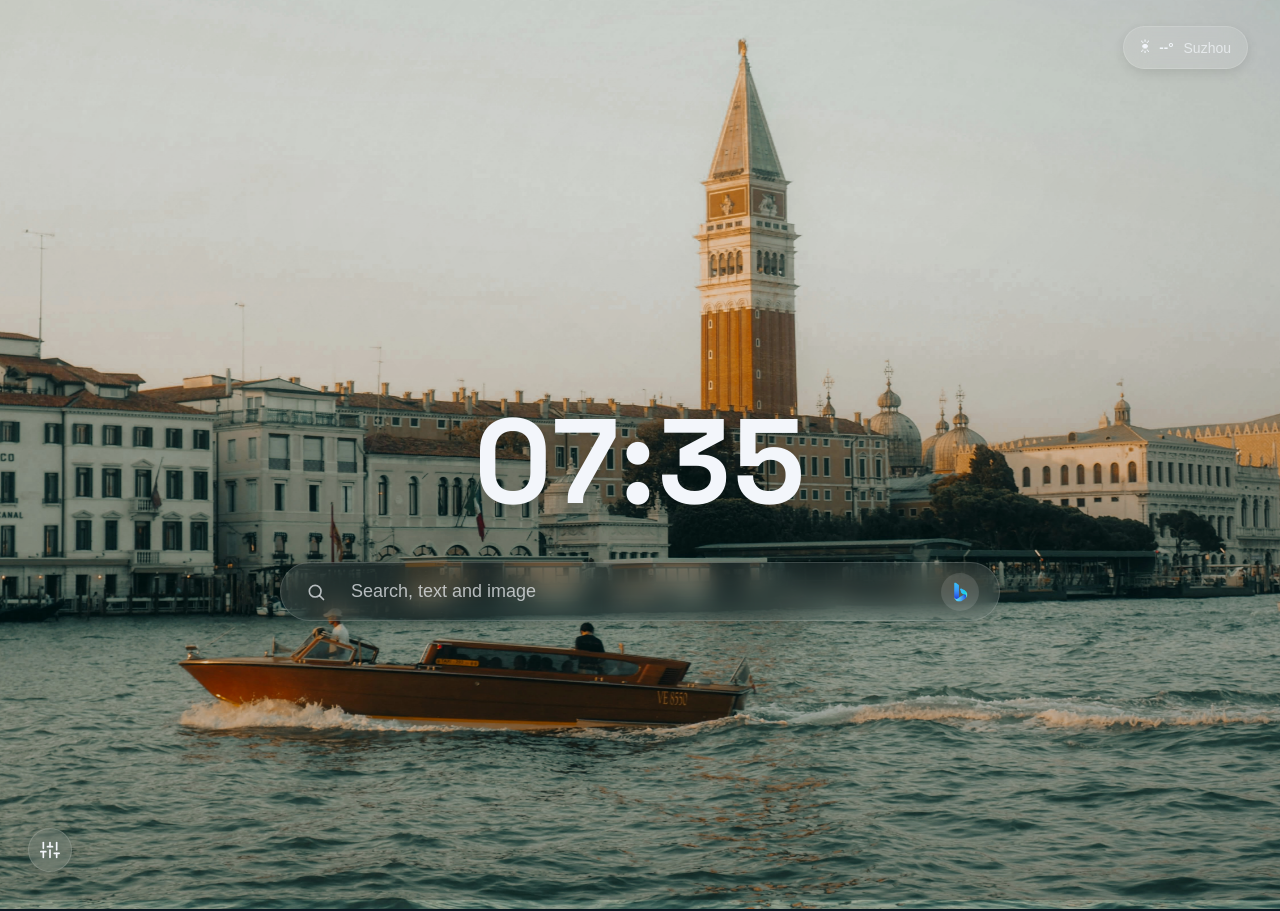
==== index.html @ 5bdc7012 "Add wallpaper source: Pexels" ====
<!DOCTYPE html>
<html lang="zh-CN">
<head>
  <meta charset="UTF-8" />
  <meta name="viewport" content="width=device-width, initial-scale=1.0" />
  <title>GlassTab</title>
  <link rel="stylesheet" href="style.css" />
</head>
<body>
  <div class="bg" aria-hidden="true"></div>
  <div class="bg-overlay" aria-hidden="true"></div>

  <header class="topbar">
    <button class="weather-chip" id="weatherChip" aria-label="Open weather details">
      <span class="weather-icon" id="weatherIcon">&#9728;</span>
      <span class="weather-temp" id="weatherTemp">--&#176;</span>
      <span class="weather-city" id="weatherCity">Suzhou</span>
    </button>
  </header>

  <main class="center">
    <div class="time" id="time">--:--</div>

    <form class="glass search" id="searchForm" role="search" autocomplete="off">
      <div class="search-icon" aria-hidden="true">
        <svg viewBox="0 0 24 24" width="20" height="20" fill="none" stroke="currentColor" stroke-width="2" stroke-linecap="round" stroke-linejoin="round">
          <circle cx="11" cy="11" r="7"></circle>
          <line x1="16.65" y1="16.65" x2="21" y2="21"></line>
        </svg>
      </div>
      <div class="search-input-wrapper" style="display: flex; align-items: center; width: 100%; overflow: hidden;">
        <div id="imagePreviewContainer" style="display: none; align-items: center; gap: 6px; margin-right: 8px; background: rgba(255,255,255,0.15); padding: 4px 8px; border-radius: 16px; border: 1px solid rgba(255,255,255,0.2);">
          <img id="imagePreview" src="" alt="Pasted Image" style="height: 20px; width: 20px; border-radius: 4px; object-fit: cover;">
          <button type="button" id="removeImageBtn" style="background: none; border: none; color: var(--text); cursor: pointer; padding: 0; font-size: 16px; line-height: 1; display: flex; align-items: center; justify-content: center;" aria-label="Remove image">&times;</button>
        </div>
        <input id="searchInput" type="text" placeholder="Search, text and image" style="flex: 1; min-width: 0;" />
      </div>
      <button class="engine" id="engineBtn" type="button" aria-label="Switch search engine">
        <img class="engine-badge" id="engineBadge" src="assets/Bing.ico" alt="Bing" />
      </button>
    </form>
  </main>

  <div class="modal" id="weatherModal" aria-hidden="true">
    <div class="glass modal-card" role="dialog" aria-modal="true" aria-labelledby="weatherTitle">
      <div class="modal-head">
        <div class="modal-title-row">
          <span class="weather-icon-large" id="weatherIconLarge">☁</span>
          <span class="modal-title" id="weatherTitleContainer">
            <span id="weatherCityName" class="weather-city-editable" title="Click to change city">--</span> Weather
            <input type="text" id="inlineCityInput" class="inline-city-input" placeholder="City name" style="display: none;">
          </span>
        </div>
        <div class="modal-actions">
          <button class="icon-btn" id="closeModal" title="Close" aria-label="Close">
            <svg viewBox="0 0 24 24" width="18" height="18" fill="none" stroke="currentColor" stroke-width="2" stroke-linecap="round" stroke-linejoin="round">
              <line x1="18" y1="6" x2="6" y2="18"></line>
              <line x1="6" y1="6" x2="18" y2="18"></line>
            </svg>
          </button>
        </div>
      </div>
      <div class="modal-body">
        <div class="weather-desc" id="weatherDesc">--</div>
        <div class="weather-main">
          <div class="weather-temp-display">
            <span class="weather-icon-huge" id="weatherIconHuge">☁</span>
            <span class="weather-big" id="weatherBig">--°</span>
          </div>
          <div class="weather-details">
            <div class="weather-detail-item">
              <span class="detail-label">Feels like</span>
              <span class="detail-value" id="weatherFeels">--°</span>
            </div>
            <div class="weather-detail-item">
              <span class="detail-label">Recent rain</span>
              <span class="detail-value" id="weatherRain">-- mm</span>
            </div>
            <div class="weather-detail-item">
              <span class="detail-label">Wind</span>
              <span class="detail-value" id="weatherWind">-- km/h</span>
            </div>
          </div>
        </div>

        <div class="weather-forecast" id="weatherForecast"></div>

        <!-- Old city form removed -->
        <div class="weather-note" id="weatherNote">Set your OpenWeather API key in main.js</div>
      </div>
    </div>
  </div>

  <div class="settings-container">
    <div class="photo-credit" id="photoCredit" style="display: none;">
      <a id="photoCreditLink" href="#" target="_blank" rel="noopener noreferrer">
        <span id="photoCreditText"></span>
      </a>
      <span class="credit-source">on <a id="creditSourceLink" href="https://www.pexels.com" target="_blank" rel="noopener noreferrer">Pexels</a></span>
    </div>
    <button class="settings-btn" id="settingsBtn" aria-label="Settings">
      <svg viewBox="0 0 24 24" width="20" height="20" fill="none" stroke="currentColor" stroke-width="2" stroke-linecap="round" stroke-linejoin="round">
        <line x1="4" y1="21" x2="4" y2="14"></line>
        <line x1="4" y1="10" x2="4" y2="3"></line>
        <line x1="12" y1="21" x2="12" y2="12"></line>
        <line x1="12" y1="8" x2="12" y2="3"></line>
        <line x1="20" y1="21" x2="20" y2="16"></line>
        <line x1="20" y1="12" x2="20" y2="3"></line>
        <line x1="1" y1="14" x2="7" y2="14"></line>
        <line x1="9" y1="8" x2="15" y2="8"></line>
        <line x1="17" y1="16" x2="23" y2="16"></line>
      </svg>
    </button>
    <div class="settings-menu glass" id="settingsMenu" style="display: none;">
      <div class="settings-item">
        <span class="settings-label">Time Format</span>
        <button class="settings-toggle" id="timeFormatToggle">
          <span class="toggle-option active" data-format="24">24h</span>
          <span class="toggle-option" data-format="12">12h</span>
        </button>
      </div>
      <div class="settings-item">
        <span class="settings-label">Wallpaper Source</span>
        <button class="settings-toggle" id="wallpaperSourceToggle">
          <span class="toggle-option" data-source="picsum">Picsum</span>
          <span class="toggle-option" data-source="bing">Bing</span>
          <span class="toggle-option active" data-source="pexels">Pexels</span>
        </button>
      </div>
      <div class="settings-item">
        <button class="settings-action" id="changeWallpaper">
          <svg viewBox="0 0 24 24" width="18" height="18" fill="none" stroke="currentColor" stroke-width="2" stroke-linecap="round" stroke-linejoin="round">
            <polyline points="23 4 23 10 17 10"></polyline>
            <polyline points="1 20 1 14 7 14"></polyline>
            <path d="M3.51 9a9 9 0 0 1 14.13-3.36L23 10M20.49 15a9 9 0 0 1-14.13 3.36L1 14"></path>
          </svg>
          <span>Change Wallpaper</span>
        </button>
      </div>
      <div class="settings-item">
        <button class="settings-action" id="downloadWallpaper">
          <svg viewBox="0 0 24 24" width="18" height="18" fill="none" stroke="currentColor" stroke-width="2" stroke-linecap="round" stroke-linejoin="round">
            <path d="M21 15v4a2 2 0 0 1-2 2H5a2 2 0 0 1-2-2v-4"></path>
            <polyline points="7 10 12 15 17 10"></polyline>
            <line x1="12" y1="15" x2="12" y2="3"></line>
          </svg>
          <span>Download Wallpaper</span>
        </button>
      </div>
    </div>
  </div>

  <script src="main.js"></script>
</body>
</html>
---- style.css ----
@import url("https://fonts.googleapis.com/css2?family=Space+Grotesk:wght@400;500;700&display=swap");

:root {
  --glass: rgba(255, 255, 255, 0.08);
  --glass-light: rgba(255, 255, 255, 0.12);
  --text: #f3f6fb;
  --muted: rgba(243, 246, 251, 0.7);
  --accent: #ffffff;
  --shadow: 0 8px 24px rgba(0, 0, 0, 0.15);
}

* {
  box-sizing: border-box;
}

html, body {
  height: 100%;
}

body {
  margin: 0;
  font-family: "Space Grotesk", "Segoe UI", sans-serif;
  color: var(--text);
  overflow: hidden;
  background: #0c1822;
}

.bg {
  position: fixed;
  inset: 0;
  background-image: url("assets/default_background.jpg");
  background-size: cover;
  background-position: center;
  filter: saturate(1.05) contrast(1.02);
  transform: scale(1.02);
}

.bg-overlay {
  position: fixed;
  inset: 0;
  background: radial-gradient(1200px 800px at 70% 20%, rgba(0, 0, 0, 0.02), rgba(0, 0, 0, 0.12)),
              linear-gradient(130deg, transparent, rgba(0, 0, 0, 0.15));
}

.topbar {
  position: relative;
  z-index: 2;
  display: flex;
  justify-content: flex-end;
  padding: 26px 32px;
}

.glass {
  background: var(--glass);
  border: 1px solid rgba(255, 255, 255, 0.15);
  backdrop-filter: blur(12px);
  box-shadow: 0 4px 12px rgba(0, 0, 0, 0.1);
}

.weather-chip {
  display: inline-flex;
  align-items: center;
  gap: 10px;
  padding: 10px 16px;
  border-radius: 999px;
  color: var(--text);
  background: var(--glass);
  border: 1px solid rgba(255, 255, 255, 0.15);
  cursor: pointer;
  backdrop-filter: blur(12px);
  box-shadow: 0 4px 12px rgba(0, 0, 0, 0.1);
  transition: all 0.2s ease;
}

.weather-chip:hover {
  background: rgba(255, 255, 255, 0.12);
  border-color: rgba(255, 255, 255, 0.2);
  box-shadow: 0 6px 16px rgba(0, 0, 0, 0.15);
}

.weather-icon {
  font-size: 18px;
}

.weather-temp {
  font-weight: 600;
}

.weather-city {
  font-size: 14px;
  color: var(--muted);
}

.center {
  position: relative;
  z-index: 2;
  height: calc(100% - 84px);
  display: flex;
  flex-direction: column;
  justify-content: center;
  align-items: center;
  gap: 24px;
  padding: 0 24px;
}

.time {
  font-size: clamp(52px, 10vw, 120px);
  font-weight: 700;
  letter-spacing: 2px;
  text-shadow: 0 4px 12px rgba(0, 0, 0, 0.15);
}

.search {
  width: min(720px, 90vw);
  display: grid;
  grid-template-columns: 46px 1fr 46px;
  align-items: center;
  border-radius: 999px;
  padding: 8px 12px;
  gap: 6px;
}

.search-icon {
  display: grid;
  place-items: center;
  color: var(--muted);
}

.search input {
  background: transparent;
  border: none;
  outline: none;
  color: var(--text);
  font-size: 18px;
  padding: 10px 6px;
}

.search input::placeholder {
  color: var(--muted);
}

.engine {
  width: 38px;
  height: 38px;
  border-radius: 50%;
  border: none;
  background: var(--glass-light);
  color: var(--text);
  display: grid;
  place-items: center;
  cursor: pointer;
  transition: transform 0.2s ease, background 0.2s ease;
}

.engine:hover {
  transform: translateY(-1px) scale(1.05);
  background: rgba(193, 193, 193, 0.3);
}

.engine-badge {
  width: 20px;
  height: 20px;
  object-fit: contain;
}

.modal {
  position: fixed;
  inset: 0;
  display: grid;
  place-items: center;
  background: rgba(0, 0, 0, 0.15);
  backdrop-filter: blur(8px);
  opacity: 0;
  pointer-events: none;
  transition: opacity 0.2s ease;
  z-index: 3;
}

.modal.show {
  opacity: 1;
  pointer-events: auto;
}

.modal-card {
  width: min(520px, 90vw);
  border-radius: 24px;
  padding: 22px 24px 28px;
  background: rgba(255, 255, 255, 0.08);
  border-color: rgba(255, 255, 255, 0.15);
  backdrop-filter: blur(12px);
  box-shadow: 0 4px 12px rgba(0, 0, 0, 0.1);
}

.modal-title-row {
  display: flex;
  align-items: center;
  gap: 10px;
}

.weather-icon-large {
  font-size: 28px;
}

.modal-head {
  display: flex;
  justify-content: space-between;
  align-items: center;
}

.modal-title {
  font-size: 20px;
  font-weight: 500;
  display: flex;
  align-items: center;
  gap: 8px;
}

.weather-city-editable {
  cursor: pointer;
  border-bottom: 1px dashed rgba(255, 255, 255, 0.4);
  padding-bottom: 2px;
  transition: all 0.2s ease;
}

.weather-city-editable:hover {
  background: rgba(255, 255, 255, 0.1);
  border-bottom-color: rgba(255, 255, 255, 0.8);
}

.inline-city-input {
  background: rgba(0, 0, 0, 0.2);
  border: 1px solid rgba(255, 255, 255, 0.3);
  color: var(--text);
  padding: 4px 8px;
  border-radius: 4px;
  font-family: inherit;
  font-size: 18px;
  width: 140px;
}

.inline-city-input:focus {
  outline: none;
  border-color: rgba(255, 255, 255, 0.6);
  background: rgba(0, 0, 0, 0.3);
}

.modal-sub {
  font-size: 14px;
  color: var(--muted);
  margin-top: 4px;
}

.modal-actions {
  display: flex;
  gap: 8px;
}

.icon-btn {
  width: 34px;
  height: 34px;
  border-radius: 10px;
  border: 1px solid rgba(255, 255, 255, 0.16);
  background: rgba(255, 255, 255, 0.08);
  color: var(--text);
  display: grid;
  place-items: center;
  cursor: pointer;
}

.modal-body {
  margin-top: 18px;
  display: grid;
  gap: 12px;
}

.weather-desc {
  font-size: 18px;
  font-weight: 400;
  color: var(--text);
  margin-bottom: 8px;
}

.weather-main {
  display: flex;
  gap: 40px;
  align-items: center;
  margin-bottom: 12px;
}

.weather-temp-display {
  display: flex;
  align-items: center;
  gap: 16px;
}

.weather-icon-huge {
  font-size: 80px;
  line-height: 1;
}

.weather-big {
  font-size: 80px;
  font-weight: 400;
  line-height: 1;
}

.weather-details {
  display: flex;
  flex-direction: column;
  gap: 8px;
}

.weather-detail-item {
  display: flex;
  justify-content: space-between;
  min-width: 180px;
}

.detail-label {
  color: rgba(243, 246, 251, 0.6);
  font-size: 15px;
}

.detail-value {
  color: var(--text);
  font-size: 15px;
  font-weight: 500;
}

.weather-meta {
  color: var(--muted);
  font-size: 15px;
}
.weather-forecast {
  display: flex;
  gap: 16px;
  overflow-x: auto;
  padding-bottom: 8px;
  margin-top: 20px;
  scrollbar-width: thin;
  scrollbar-color: rgba(255, 255, 255, 0.3) transparent;
}

.weather-forecast::-webkit-scrollbar {
  height: 6px;
}

.weather-forecast::-webkit-scrollbar-track {
  background: transparent;
}

.weather-forecast::-webkit-scrollbar-thumb {
  background-color: rgba(255, 255, 255, 0.3);
  border-radius: 3px;
}

.forecast-item {
  display: flex;
  flex-direction: column;
  align-items: center;
  gap: 6px;
  padding: 12px;
  background: rgba(255, 255, 255, 0.05);
  border-radius: 12px;
  min-width: 80px;
  border: 1px solid rgba(255, 255, 255, 0.1);
  backdrop-filter: blur(4px);
}

.forecast-time {
  font-size: 13px;
  color: var(--muted);
}

.forecast-icon {
  font-size: 24px;
}

.forecast-temp {
  font-weight: 600;
  font-size: 16px;
}
.weather-note {
  font-size: 13px;
  color: rgba(243, 246, 251, 0.6);
  border-top: 1px solid rgba(255, 255, 255, 0.12);
  padding-top: 12px;
}



.settings-container {
  position: fixed;
  bottom: 28px;
  left: 28px;
  z-index: 4;
}

.settings-btn {
  width: 44px;
  height: 44px;
  border-radius: 50%;
  border: 1px solid rgba(255, 255, 255, 0.15);
  background: rgba(255, 255, 255, 0.08);
  backdrop-filter: blur(12px);
  color: var(--text);
  display: grid;
  place-items: center;
  cursor: pointer;
  transition: all 0.2s ease;
  box-shadow: 0 4px 12px rgba(0, 0, 0, 0.1);
}

.settings-btn:hover {
  background: rgba(255, 255, 255, 0.12);
  border-color: rgba(255, 255, 255, 0.2);
  transform: translateY(-2px);
  box-shadow: 0 6px 16px rgba(0, 0, 0, 0.15);
}

.settings-menu {
  position: absolute;
  bottom: 54px;
  left: 0;
  min-width: 240px;
  padding: 12px;
  border-radius: 16px;
  display: flex;
  flex-direction: column;
  gap: 8px;
}

.settings-item {
  display: flex;
  justify-content: space-between;
  align-items: center;
  padding: 10px 12px;
  border-radius: 10px;
  background: rgba(255, 255, 255, 0.05);
}

.settings-label {
  font-size: 14px;
  color: var(--text);
}

.settings-toggle {
  display: flex;
  gap: 4px;
  padding: 3px;
  background: rgba(0, 0, 0, 0.2);
  border-radius: 8px;
  border: none;
  cursor: pointer;
}

.toggle-option {
  padding: 4px 12px;
  font-size: 13px;
  color: var(--muted);
  border-radius: 6px;
  transition: all 0.2s ease;
  cursor: pointer;
}

.toggle-option.active {
  background: rgba(255, 255, 255, 0.15);
  color: var(--text);
}

.settings-action {
  width: 100%;
  display: flex;
  align-items: center;
  gap: 10px;
  padding: 10px 12px;
  border: none;
  background: transparent;
  color: var(--text);
  font-size: 14px;
  cursor: pointer;
  border-radius: 10px;
  transition: all 0.2s ease;
}

.settings-action:hover:not(:disabled) {
  background: rgba(255, 255, 255, 0.08);
}

.settings-action:disabled {
  opacity: 0.5;
  cursor: not-allowed;
}

.photo-credit {
  position: absolute;
  bottom: 4px;
  left: 54px;
  display: flex;
  align-items: center;
  gap: 4px;
  font-size: 12px;
  color: rgba(243, 246, 251, 0.5);
  white-space: nowrap;
  transition: opacity 0.3s ease;
}

.photo-credit a {
  color: rgba(243, 246, 251, 0.6);
  text-decoration: none;
  transition: color 0.2s ease;
}

.photo-credit a:hover {
  color: rgba(243, 246, 251, 0.9);
  text-decoration: underline;
}

.credit-source {
  color: rgba(243, 246, 251, 0.4);
}

@media (max-width: 640px) {
  .topbar {
    padding: 18px 18px;
  }

  .search {
    grid-template-columns: 40px 1fr 40px;
  }

  .weather-main {
    flex-direction: column;
    gap: 20px;
    align-items: flex-start;
  }

  .weather-temp-display {
    gap: 12px;
  }

  .weather-icon-huge {
    font-size: 60px;
  }

  .weather-big {
    font-size: 60px;
  }

  .weather-details {
    width: 100%;
  }

  .weather-detail-item {
    min-width: auto;
  }

  .settings-container {
    bottom: 18px;
    left: 18px;
  }

  .settings-btn {
    width: 40px;
    height: 40px;
  }

  .photo-credit {
    left: 48px;
    font-size: 11px;
  }
}
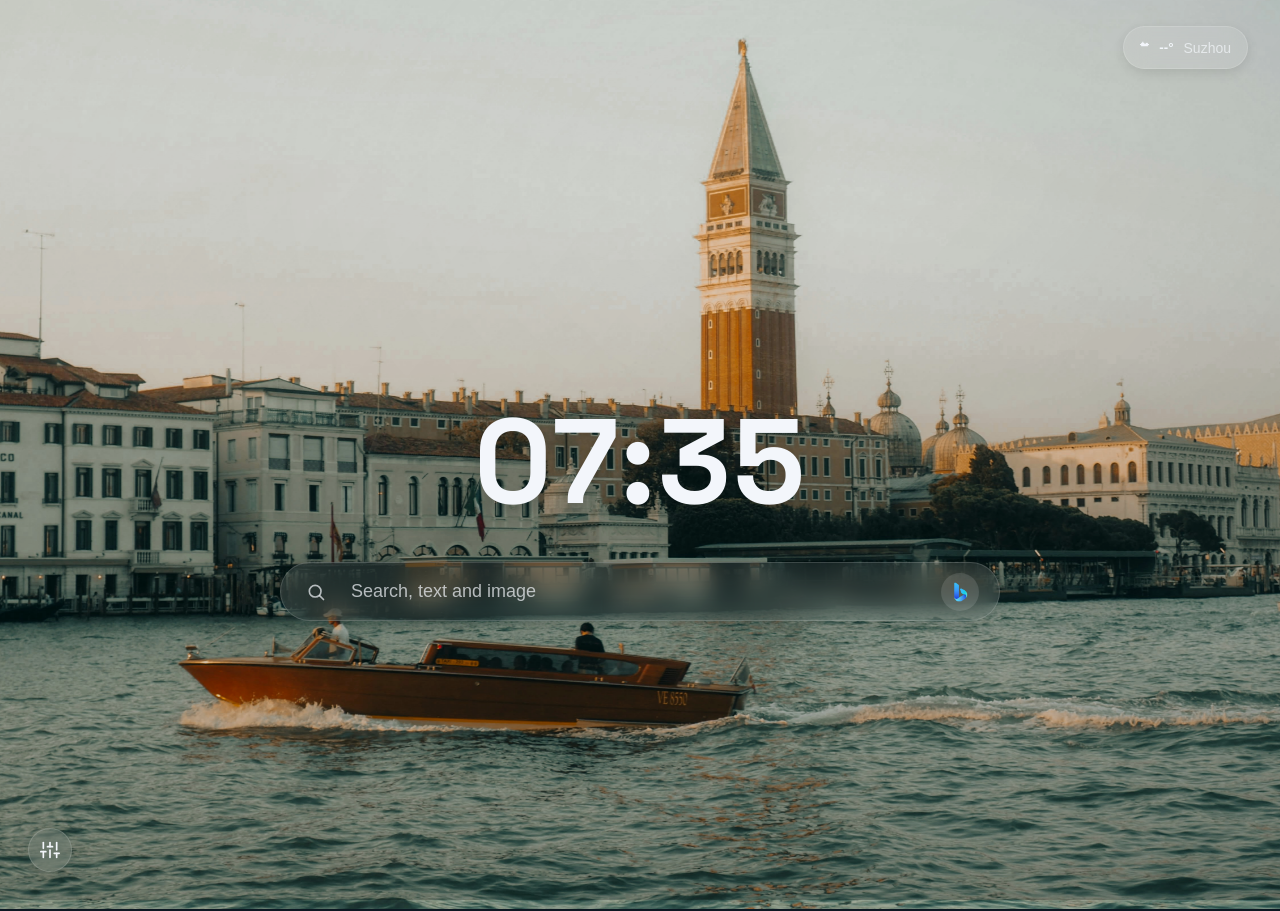
==== commit e80a1261: "Add core functionality for wallpaper management, clock display, search engine switching, and weather" ====
--- a/index.html
+++ b/index.html
@@ -86,7 +86,7 @@
         <div class="weather-forecast" id="weatherForecast"></div>
 
         <!-- Old city form removed -->
-        <div class="weather-note" id="weatherNote">Set your OpenWeather API key in main.js</div>
+        <div class="weather-note" id="weatherNote">Set your OpenWeather API key in config.js</div>
       </div>
     </div>
   </div>
@@ -120,6 +120,13 @@
         </button>
       </div>
       <div class="settings-item">
+        <span class="settings-label">Weather</span>
+        <button class="settings-toggle" id="weatherToggle">
+          <span class="toggle-option active" data-weather="on">On</span>
+          <span class="toggle-option" data-weather="off">Off</span>
+        </button>
+      </div>
+      <div class="settings-item">
         <span class="settings-label">Wallpaper Source</span>
         <button class="settings-toggle" id="wallpaperSourceToggle">
           <span class="toggle-option" data-source="picsum">Picsum</span>
@@ -150,6 +157,13 @@
     </div>
   </div>
 
-  <script src="main.js"></script>
+  <script src="config.js"></script>
+  <script src="js/constants.js"></script>
+  <script src="js/clock.js"></script>
+  <script src="js/background.js"></script>
+  <script src="js/weather.js"></script>
+  <script src="js/search.js"></script>
+  <script src="js/settings.js"></script>
+  <script src="js/app.js"></script>
 </body>
 </html>
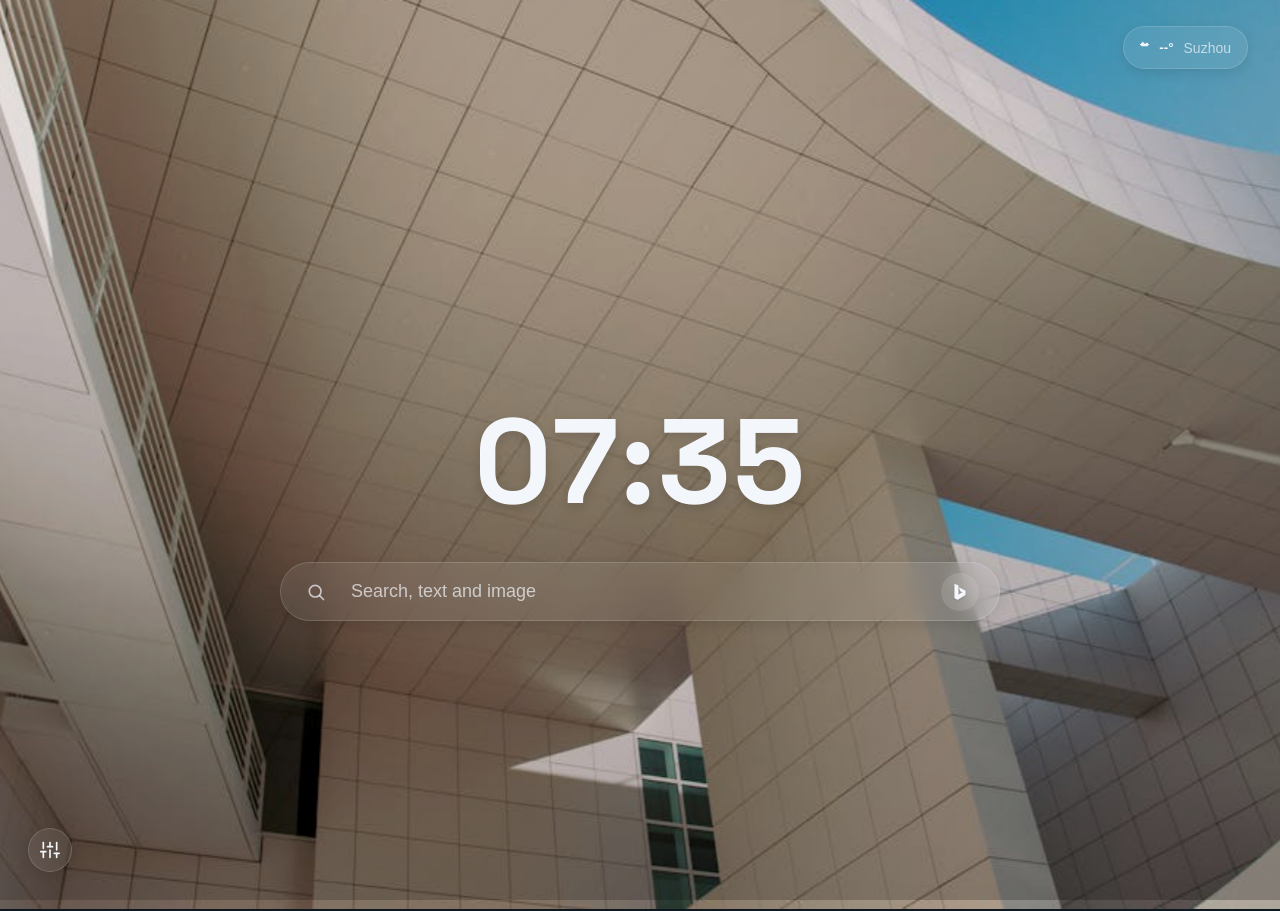
==== commit 84ef2ffc: "更新版本至1.3.0，将搜索引擎图标改为雾白风格，移除config,js的兼容，修复UI细节问题" ====
--- a/index.html
+++ b/index.html
@@ -11,7 +11,7 @@
   <div class="bg-overlay" aria-hidden="true"></div>
 
   <header class="topbar">
-    <button class="weather-chip" id="weatherChip" aria-label="Open weather details">
+    <button class="weather-chip" id="weatherChip" aria-label="Open weather details" data-i18n="weather.chip.aria">
       <span class="weather-icon" id="weatherIcon">&#9728;</span>
       <span class="weather-temp" id="weatherTemp">--&#176;</span>
       <span class="weather-city" id="weatherCity">Suzhou</span>
@@ -31,12 +31,12 @@
       <div class="search-input-wrapper" style="display: flex; align-items: center; width: 100%; overflow: hidden;">
         <div id="imagePreviewContainer" style="display: none; align-items: center; gap: 6px; margin-right: 8px; background: rgba(255,255,255,0.15); padding: 4px 8px; border-radius: 16px; border: 1px solid rgba(255,255,255,0.2);">
           <img id="imagePreview" src="" alt="Pasted Image" style="height: 20px; width: 20px; border-radius: 4px; object-fit: cover;">
-          <button type="button" id="removeImageBtn" style="background: none; border: none; color: var(--text); cursor: pointer; padding: 0; font-size: 16px; line-height: 1; display: flex; align-items: center; justify-content: center;" aria-label="Remove image">&times;</button>
-        </div>
-        <input id="searchInput" type="text" placeholder="Search, text and image" style="flex: 1; min-width: 0;" />
-      </div>
-      <button class="engine" id="engineBtn" type="button" aria-label="Switch search engine">
-        <img class="engine-badge" id="engineBadge" src="assets/Bing.ico" alt="Bing" />
+          <button type="button" id="removeImageBtn" style="background: none; border: none; color: var(--text); cursor: pointer; padding: 0; font-size: 16px; line-height: 1; display: flex; align-items: center; justify-content: center;" aria-label="Remove image" data-i18n="image.remove.aria">&times;</button>
+        </div>
+        <input id="searchInput" type="text" placeholder="Search, text and image" style="flex: 1; min-width: 0;" data-i18n="search.placeholder" />
+      </div>
+      <button class="engine" id="engineBtn" type="button" aria-label="Switch search engine" data-i18n="search.engine.aria">
+        <img class="engine-badge" id="engineBadge" src="assets/search-engines/bing.svg" alt="Bing" />
       </button>
     </form>
   </main>
@@ -47,12 +47,12 @@
         <div class="modal-title-row">
           <span class="weather-icon-large" id="weatherIconLarge">☁</span>
           <span class="modal-title" id="weatherTitleContainer">
-            <span id="weatherCityName" class="weather-city-editable" title="Click to change city">--</span> Weather
-            <input type="text" id="inlineCityInput" class="inline-city-input" placeholder="City name" style="display: none;">
+            <span id="weatherCityName" class="weather-city-editable" title="Click to change city" data-i18n="weather.city.title">--</span> <span data-i18n="weather.modal.title">Weather</span>
+            <input type="text" id="inlineCityInput" class="inline-city-input" placeholder="City name" style="display: none;" data-i18n="weather.city.placeholder">
           </span>
         </div>
         <div class="modal-actions">
-          <button class="icon-btn" id="closeModal" title="Close" aria-label="Close">
+          <button class="icon-btn" id="closeModal" title="Close" aria-label="Close" data-i18n="weather.close.aria">
             <svg viewBox="0 0 24 24" width="18" height="18" fill="none" stroke="currentColor" stroke-width="2" stroke-linecap="round" stroke-linejoin="round">
               <line x1="18" y1="6" x2="6" y2="18"></line>
               <line x1="6" y1="6" x2="18" y2="18"></line>
@@ -69,15 +69,15 @@
           </div>
           <div class="weather-details">
             <div class="weather-detail-item">
-              <span class="detail-label">Feels like</span>
+              <span class="detail-label" data-i18n="weather.feelsLike">Feels like</span>
               <span class="detail-value" id="weatherFeels">--°</span>
             </div>
             <div class="weather-detail-item">
-              <span class="detail-label">Recent rain</span>
+              <span class="detail-label" data-i18n="weather.recentRain">Recent rain</span>
               <span class="detail-value" id="weatherRain">-- mm</span>
             </div>
             <div class="weather-detail-item">
-              <span class="detail-label">Wind</span>
+              <span class="detail-label" data-i18n="weather.wind">Wind</span>
               <span class="detail-value" id="weatherWind">-- km/h</span>
             </div>
           </div>
@@ -86,7 +86,7 @@
         <div class="weather-forecast" id="weatherForecast"></div>
 
         <!-- Old city form removed -->
-        <div class="weather-note" id="weatherNote">Set your OpenWeather API key in config.js</div>
+        <div class="weather-note" id="weatherNote" data-i18n="weather.note">Open the extension icon to set your API keys</div>
       </div>
     </div>
   </div>
@@ -98,7 +98,7 @@
       </a>
       <span class="credit-source">on <a id="creditSourceLink" href="https://www.pexels.com" target="_blank" rel="noopener noreferrer">Pexels</a></span>
     </div>
-    <button class="settings-btn" id="settingsBtn" aria-label="Settings">
+    <button class="settings-btn" id="settingsBtn" aria-label="Settings" data-i18n="settings.btn.aria">
       <svg viewBox="0 0 24 24" width="20" height="20" fill="none" stroke="currentColor" stroke-width="2" stroke-linecap="round" stroke-linejoin="round">
         <line x1="4" y1="21" x2="4" y2="14"></line>
         <line x1="4" y1="10" x2="4" y2="3"></line>
@@ -113,25 +113,50 @@
     </button>
     <div class="settings-menu glass" id="settingsMenu" style="display: none;">
       <div class="settings-item">
-        <span class="settings-label">Time Format</span>
+        <span class="settings-label" data-i18n="settings.language">Language</span>
+        <button class="settings-toggle" id="languageToggle">
+          <span class="toggle-option" data-lang="zh">中文</span>
+          <span class="toggle-option" data-lang="en">EN</span>
+        </button>
+      </div>
+      <div class="settings-item">
+        <span class="settings-label" data-i18n="settings.timeFormat">Time Format</span>
         <button class="settings-toggle" id="timeFormatToggle">
           <span class="toggle-option active" data-format="24">24h</span>
           <span class="toggle-option" data-format="12">12h</span>
         </button>
       </div>
       <div class="settings-item">
-        <span class="settings-label">Weather</span>
+        <span class="settings-label" data-i18n="settings.weather">Weather</span>
         <button class="settings-toggle" id="weatherToggle">
           <span class="toggle-option active" data-weather="on">On</span>
           <span class="toggle-option" data-weather="off">Off</span>
         </button>
       </div>
       <div class="settings-item">
-        <span class="settings-label">Wallpaper Source</span>
+        <span class="settings-label" data-i18n="settings.searchEngine">Search Engine</span>
+        <button class="settings-toggle" id="searchEngineToggle">
+          <span class="toggle-option" data-engine="Bing"><img class="toggle-icon" src="assets/search-engines/bing.svg" alt="Bing"></span>
+          <span class="toggle-option" data-engine="Google"><img class="toggle-icon" src="assets/search-engines/google.svg" alt="Google"></span>
+          <span class="toggle-option" data-engine="DuckDuckGo"><img class="toggle-icon" src="assets/search-engines/duckduckgo.svg" alt="DDG"></span>
+          <span class="toggle-option" data-engine="Yandex"><img class="toggle-icon" src="assets/search-engines/yandex.svg" alt="Yandex"></span>
+        </button>
+      </div>
+      <div class="settings-item">
+        <span class="settings-label" data-i18n="settings.imageSearch">Image Search</span>
+        <button class="settings-toggle" id="imageEngineToggle">
+          <span class="toggle-option" data-imgengine="Google"><img class="toggle-icon" src="assets/search-engines/google.svg" alt="Google"></span>
+          <span class="toggle-option" data-imgengine="Yandex"><img class="toggle-icon" src="assets/search-engines/yandex.svg" alt="Yandex"></span>
+          <span class="toggle-option" data-imgengine="TinEye"><img class="toggle-icon" src="assets/search-engines/tineye.svg" alt="TinEye"></span>
+        </button>
+      </div>
+      <div class="settings-item">
+        <span class="settings-label" data-i18n="settings.wallpaperSource">Wallpaper Source</span>
         <button class="settings-toggle" id="wallpaperSourceToggle">
           <span class="toggle-option" data-source="picsum">Picsum</span>
           <span class="toggle-option" data-source="bing">Bing</span>
           <span class="toggle-option active" data-source="pexels">Pexels</span>
+          <span class="toggle-option" data-source="local" data-i18n="settings.wallpaperSource.local">Local</span>
         </button>
       </div>
       <div class="settings-item">
@@ -141,7 +166,17 @@
             <polyline points="1 20 1 14 7 14"></polyline>
             <path d="M3.51 9a9 9 0 0 1 14.13-3.36L23 10M20.49 15a9 9 0 0 1-14.13 3.36L1 14"></path>
           </svg>
-          <span>Change Wallpaper</span>
+          <span data-i18n="settings.changeWallpaper">Change Wallpaper</span>
+        </button>
+      </div>
+      <div class="settings-item">
+        <button class="settings-action" id="importWallpaperBtn">
+          <svg viewBox="0 0 24 24" width="18" height="18" fill="none" stroke="currentColor" stroke-width="2" stroke-linecap="round" stroke-linejoin="round">
+            <path d="M21 15v4a2 2 0 0 1-2 2H5a2 2 0 0 1-2-2v-4"></path>
+            <polyline points="7 12 12 7 17 12"></polyline>
+            <line x1="12" y1="7" x2="12" y2="19"></line>
+          </svg>
+          <span data-i18n="settings.importWallpaper">Import Local Wallpaper</span>
         </button>
       </div>
       <div class="settings-item">
@@ -151,13 +186,16 @@
             <polyline points="7 10 12 15 17 10"></polyline>
             <line x1="12" y1="15" x2="12" y2="3"></line>
           </svg>
-          <span>Download Wallpaper</span>
+          <span data-i18n="settings.downloadWallpaper">Download Wallpaper</span>
         </button>
       </div>
     </div>
   </div>
 
-  <script src="config.js"></script>
+  <input type="file" id="localWallpaperInput" accept="image/*" hidden />
+
+  <script src="js/i18n.js"></script>
+  <script src="js/api-config.js"></script>
   <script src="js/constants.js"></script>
   <script src="js/clock.js"></script>
   <script src="js/background.js"></script>
--- a/style.css
+++ b/style.css
@@ -161,6 +161,8 @@
   width: 20px;
   height: 20px;
   object-fit: contain;
+  display: block;
+  filter: drop-shadow(0 1px 1px rgba(0, 0, 0, 0.12));
 }
 
 .modal {
@@ -422,7 +424,8 @@
   position: absolute;
   bottom: 54px;
   left: 0;
-  min-width: 240px;
+  width: max-content;
+  min-width: 280px;
   padding: 12px;
   border-radius: 16px;
   display: flex;
@@ -434,18 +437,22 @@
   display: flex;
   justify-content: space-between;
   align-items: center;
+  gap: 12px;
   padding: 10px 12px;
   border-radius: 10px;
   background: rgba(255, 255, 255, 0.05);
 }
 
 .settings-label {
+  flex-shrink: 0;
   font-size: 14px;
   color: var(--text);
+  white-space: nowrap;
 }
 
 .settings-toggle {
   display: flex;
+  align-items: center;
   gap: 4px;
   padding: 3px;
   background: rgba(0, 0, 0, 0.2);
@@ -455,17 +462,38 @@
 }
 
 .toggle-option {
+  display: inline-flex;
+  align-items: center;
+  justify-content: center;
+  min-height: 28px;
   padding: 4px 12px;
   font-size: 13px;
+  line-height: 20px;
   color: var(--muted);
   border-radius: 6px;
   transition: all 0.2s ease;
   cursor: pointer;
+  white-space: nowrap;
 }
 
 .toggle-option.active {
   background: rgba(255, 255, 255, 0.15);
   color: var(--text);
+}
+
+.toggle-icon {
+  width: 16px;
+  height: 16px;
+  object-fit: contain;
+  display: block;
+  opacity: 0.72;
+  filter: drop-shadow(0 1px 1px rgba(0, 0, 0, 0.12));
+  transition: opacity 0.2s ease;
+}
+
+.toggle-option.active .toggle-icon,
+.toggle-option:hover .toggle-icon {
+  opacity: 1;
 }
 
 .settings-action {
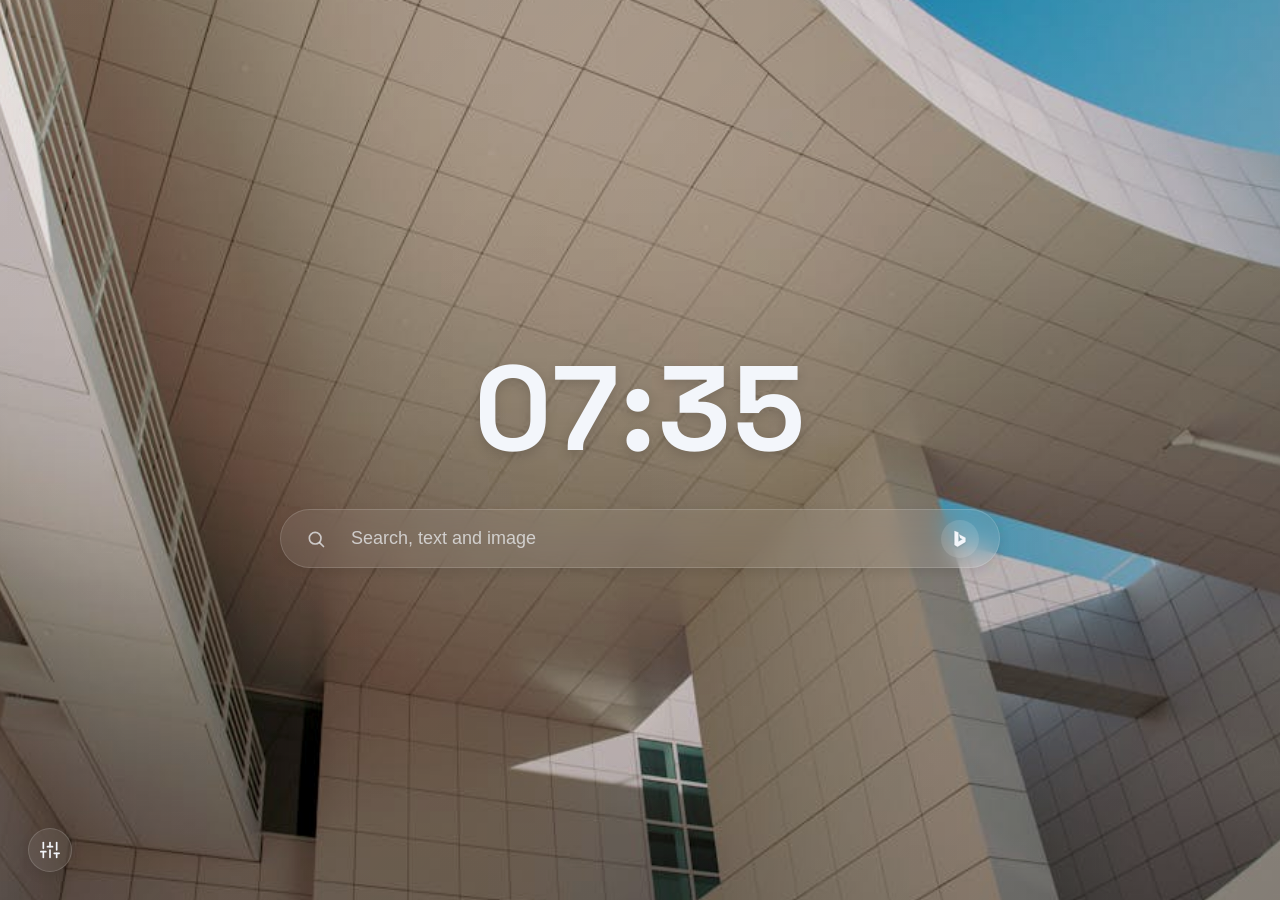
==== commit f2f4c5f4: "更新版本至1.4.0，移除天气功能及定位权限，精简新标签页" ====
--- a/index.html
+++ b/index.html
@@ -9,14 +9,6 @@
 <body>
   <div class="bg" aria-hidden="true"></div>
   <div class="bg-overlay" aria-hidden="true"></div>
-
-  <header class="topbar">
-    <button class="weather-chip" id="weatherChip" aria-label="Open weather details" data-i18n="weather.chip.aria">
-      <span class="weather-icon" id="weatherIcon">&#9728;</span>
-      <span class="weather-temp" id="weatherTemp">--&#176;</span>
-      <span class="weather-city" id="weatherCity">Suzhou</span>
-    </button>
-  </header>
 
   <main class="center">
     <div class="time" id="time">--:--</div>
@@ -40,56 +32,6 @@
       </button>
     </form>
   </main>
-
-  <div class="modal" id="weatherModal" aria-hidden="true">
-    <div class="glass modal-card" role="dialog" aria-modal="true" aria-labelledby="weatherTitle">
-      <div class="modal-head">
-        <div class="modal-title-row">
-          <span class="weather-icon-large" id="weatherIconLarge">☁</span>
-          <span class="modal-title" id="weatherTitleContainer">
-            <span id="weatherCityName" class="weather-city-editable" title="Click to change city" data-i18n="weather.city.title">--</span> <span data-i18n="weather.modal.title">Weather</span>
-            <input type="text" id="inlineCityInput" class="inline-city-input" placeholder="City name" style="display: none;" data-i18n="weather.city.placeholder">
-          </span>
-        </div>
-        <div class="modal-actions">
-          <button class="icon-btn" id="closeModal" title="Close" aria-label="Close" data-i18n="weather.close.aria">
-            <svg viewBox="0 0 24 24" width="18" height="18" fill="none" stroke="currentColor" stroke-width="2" stroke-linecap="round" stroke-linejoin="round">
-              <line x1="18" y1="6" x2="6" y2="18"></line>
-              <line x1="6" y1="6" x2="18" y2="18"></line>
-            </svg>
-          </button>
-        </div>
-      </div>
-      <div class="modal-body">
-        <div class="weather-desc" id="weatherDesc">--</div>
-        <div class="weather-main">
-          <div class="weather-temp-display">
-            <span class="weather-icon-huge" id="weatherIconHuge">☁</span>
-            <span class="weather-big" id="weatherBig">--°</span>
-          </div>
-          <div class="weather-details">
-            <div class="weather-detail-item">
-              <span class="detail-label" data-i18n="weather.feelsLike">Feels like</span>
-              <span class="detail-value" id="weatherFeels">--°</span>
-            </div>
-            <div class="weather-detail-item">
-              <span class="detail-label" data-i18n="weather.recentRain">Recent rain</span>
-              <span class="detail-value" id="weatherRain">-- mm</span>
-            </div>
-            <div class="weather-detail-item">
-              <span class="detail-label" data-i18n="weather.wind">Wind</span>
-              <span class="detail-value" id="weatherWind">-- km/h</span>
-            </div>
-          </div>
-        </div>
-
-        <div class="weather-forecast" id="weatherForecast"></div>
-
-        <!-- Old city form removed -->
-        <div class="weather-note" id="weatherNote" data-i18n="weather.note">Open the extension icon to set your API keys</div>
-      </div>
-    </div>
-  </div>
 
   <div class="settings-container">
     <div class="photo-credit" id="photoCredit" style="display: none;">
@@ -124,13 +66,6 @@
         <button class="settings-toggle" id="timeFormatToggle">
           <span class="toggle-option active" data-format="24">24h</span>
           <span class="toggle-option" data-format="12">12h</span>
-        </button>
-      </div>
-      <div class="settings-item">
-        <span class="settings-label" data-i18n="settings.weather">Weather</span>
-        <button class="settings-toggle" id="weatherToggle">
-          <span class="toggle-option active" data-weather="on">On</span>
-          <span class="toggle-option" data-weather="off">Off</span>
         </button>
       </div>
       <div class="settings-item">
@@ -199,7 +134,6 @@
   <script src="js/constants.js"></script>
   <script src="js/clock.js"></script>
   <script src="js/background.js"></script>
-  <script src="js/weather.js"></script>
   <script src="js/search.js"></script>
   <script src="js/settings.js"></script>
   <script src="js/app.js"></script>
--- a/style.css
+++ b/style.css
@@ -42,14 +42,6 @@
               linear-gradient(130deg, transparent, rgba(0, 0, 0, 0.15));
 }
 
-.topbar {
-  position: relative;
-  z-index: 2;
-  display: flex;
-  justify-content: flex-end;
-  padding: 26px 32px;
-}
-
 .glass {
   background: var(--glass);
   border: 1px solid rgba(255, 255, 255, 0.15);
@@ -57,44 +49,10 @@
   box-shadow: 0 4px 12px rgba(0, 0, 0, 0.1);
 }
 
-.weather-chip {
-  display: inline-flex;
-  align-items: center;
-  gap: 10px;
-  padding: 10px 16px;
-  border-radius: 999px;
-  color: var(--text);
-  background: var(--glass);
-  border: 1px solid rgba(255, 255, 255, 0.15);
-  cursor: pointer;
-  backdrop-filter: blur(12px);
-  box-shadow: 0 4px 12px rgba(0, 0, 0, 0.1);
-  transition: all 0.2s ease;
-}
-
-.weather-chip:hover {
-  background: rgba(255, 255, 255, 0.12);
-  border-color: rgba(255, 255, 255, 0.2);
-  box-shadow: 0 6px 16px rgba(0, 0, 0, 0.15);
-}
-
-.weather-icon {
-  font-size: 18px;
-}
-
-.weather-temp {
-  font-weight: 600;
-}
-
-.weather-city {
-  font-size: 14px;
-  color: var(--muted);
-}
-
 .center {
   position: relative;
   z-index: 2;
-  height: calc(100% - 84px);
+  height: 100%;
   display: flex;
   flex-direction: column;
   justify-content: center;
@@ -164,232 +122,6 @@
   display: block;
   filter: drop-shadow(0 1px 1px rgba(0, 0, 0, 0.12));
 }
-
-.modal {
-  position: fixed;
-  inset: 0;
-  display: grid;
-  place-items: center;
-  background: rgba(0, 0, 0, 0.15);
-  backdrop-filter: blur(8px);
-  opacity: 0;
-  pointer-events: none;
-  transition: opacity 0.2s ease;
-  z-index: 3;
-}
-
-.modal.show {
-  opacity: 1;
-  pointer-events: auto;
-}
-
-.modal-card {
-  width: min(520px, 90vw);
-  border-radius: 24px;
-  padding: 22px 24px 28px;
-  background: rgba(255, 255, 255, 0.08);
-  border-color: rgba(255, 255, 255, 0.15);
-  backdrop-filter: blur(12px);
-  box-shadow: 0 4px 12px rgba(0, 0, 0, 0.1);
-}
-
-.modal-title-row {
-  display: flex;
-  align-items: center;
-  gap: 10px;
-}
-
-.weather-icon-large {
-  font-size: 28px;
-}
-
-.modal-head {
-  display: flex;
-  justify-content: space-between;
-  align-items: center;
-}
-
-.modal-title {
-  font-size: 20px;
-  font-weight: 500;
-  display: flex;
-  align-items: center;
-  gap: 8px;
-}
-
-.weather-city-editable {
-  cursor: pointer;
-  border-bottom: 1px dashed rgba(255, 255, 255, 0.4);
-  padding-bottom: 2px;
-  transition: all 0.2s ease;
-}
-
-.weather-city-editable:hover {
-  background: rgba(255, 255, 255, 0.1);
-  border-bottom-color: rgba(255, 255, 255, 0.8);
-}
-
-.inline-city-input {
-  background: rgba(0, 0, 0, 0.2);
-  border: 1px solid rgba(255, 255, 255, 0.3);
-  color: var(--text);
-  padding: 4px 8px;
-  border-radius: 4px;
-  font-family: inherit;
-  font-size: 18px;
-  width: 140px;
-}
-
-.inline-city-input:focus {
-  outline: none;
-  border-color: rgba(255, 255, 255, 0.6);
-  background: rgba(0, 0, 0, 0.3);
-}
-
-.modal-sub {
-  font-size: 14px;
-  color: var(--muted);
-  margin-top: 4px;
-}
-
-.modal-actions {
-  display: flex;
-  gap: 8px;
-}
-
-.icon-btn {
-  width: 34px;
-  height: 34px;
-  border-radius: 10px;
-  border: 1px solid rgba(255, 255, 255, 0.16);
-  background: rgba(255, 255, 255, 0.08);
-  color: var(--text);
-  display: grid;
-  place-items: center;
-  cursor: pointer;
-}
-
-.modal-body {
-  margin-top: 18px;
-  display: grid;
-  gap: 12px;
-}
-
-.weather-desc {
-  font-size: 18px;
-  font-weight: 400;
-  color: var(--text);
-  margin-bottom: 8px;
-}
-
-.weather-main {
-  display: flex;
-  gap: 40px;
-  align-items: center;
-  margin-bottom: 12px;
-}
-
-.weather-temp-display {
-  display: flex;
-  align-items: center;
-  gap: 16px;
-}
-
-.weather-icon-huge {
-  font-size: 80px;
-  line-height: 1;
-}
-
-.weather-big {
-  font-size: 80px;
-  font-weight: 400;
-  line-height: 1;
-}
-
-.weather-details {
-  display: flex;
-  flex-direction: column;
-  gap: 8px;
-}
-
-.weather-detail-item {
-  display: flex;
-  justify-content: space-between;
-  min-width: 180px;
-}
-
-.detail-label {
-  color: rgba(243, 246, 251, 0.6);
-  font-size: 15px;
-}
-
-.detail-value {
-  color: var(--text);
-  font-size: 15px;
-  font-weight: 500;
-}
-
-.weather-meta {
-  color: var(--muted);
-  font-size: 15px;
-}
-.weather-forecast {
-  display: flex;
-  gap: 16px;
-  overflow-x: auto;
-  padding-bottom: 8px;
-  margin-top: 20px;
-  scrollbar-width: thin;
-  scrollbar-color: rgba(255, 255, 255, 0.3) transparent;
-}
-
-.weather-forecast::-webkit-scrollbar {
-  height: 6px;
-}
-
-.weather-forecast::-webkit-scrollbar-track {
-  background: transparent;
-}
-
-.weather-forecast::-webkit-scrollbar-thumb {
-  background-color: rgba(255, 255, 255, 0.3);
-  border-radius: 3px;
-}
-
-.forecast-item {
-  display: flex;
-  flex-direction: column;
-  align-items: center;
-  gap: 6px;
-  padding: 12px;
-  background: rgba(255, 255, 255, 0.05);
-  border-radius: 12px;
-  min-width: 80px;
-  border: 1px solid rgba(255, 255, 255, 0.1);
-  backdrop-filter: blur(4px);
-}
-
-.forecast-time {
-  font-size: 13px;
-  color: var(--muted);
-}
-
-.forecast-icon {
-  font-size: 24px;
-}
-
-.forecast-temp {
-  font-weight: 600;
-  font-size: 16px;
-}
-.weather-note {
-  font-size: 13px;
-  color: rgba(243, 246, 251, 0.6);
-  border-top: 1px solid rgba(255, 255, 255, 0.12);
-  padding-top: 12px;
-}
-
-
 
 .settings-container {
   position: fixed;
@@ -549,38 +281,8 @@
 }
 
 @media (max-width: 640px) {
-  .topbar {
-    padding: 18px 18px;
-  }
-
   .search {
     grid-template-columns: 40px 1fr 40px;
-  }
-
-  .weather-main {
-    flex-direction: column;
-    gap: 20px;
-    align-items: flex-start;
-  }
-
-  .weather-temp-display {
-    gap: 12px;
-  }
-
-  .weather-icon-huge {
-    font-size: 60px;
-  }
-
-  .weather-big {
-    font-size: 60px;
-  }
-
-  .weather-details {
-    width: 100%;
-  }
-
-  .weather-detail-item {
-    min-width: auto;
   }
 
   .settings-container {
